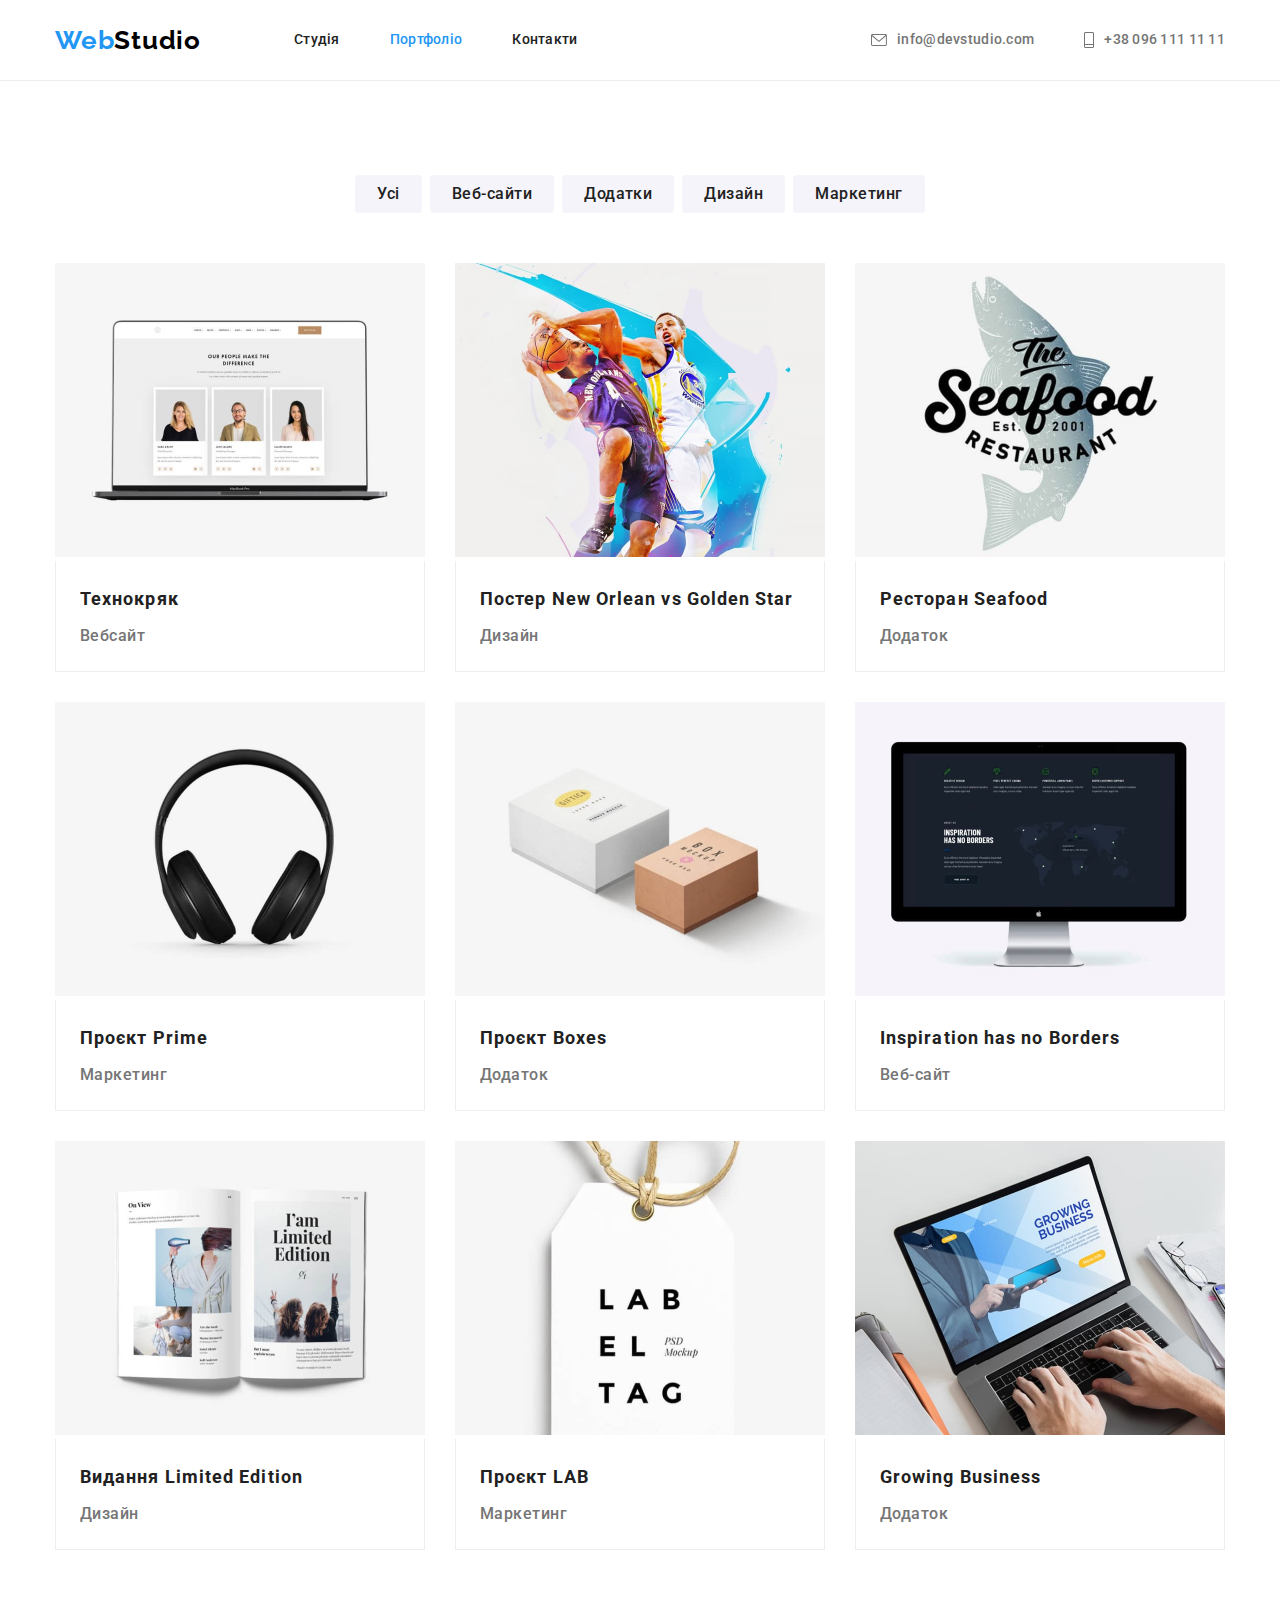
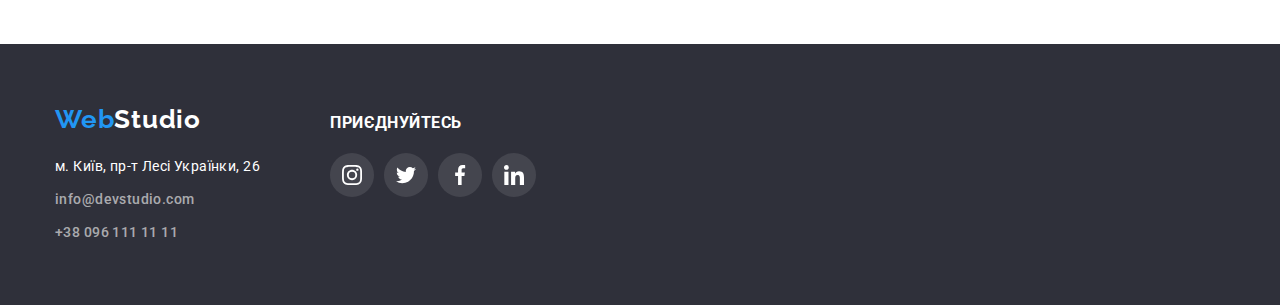
==== portfolio.html @ 6c2f73dc "Initial commit" ====
<!DOCTYPE html>
<html lang="uk">
  <head>
    <meta charset="UTF-8" />
    <meta http-equiv="X-UA-Compatible" content="IE=edge" />
    <meta name="viewport" content="width=device-width, initial-scale=1.0" />
    <title>Студія</title>
    <link rel="preconnect" href="https://fonts.googleapis.com" />
    <link rel="preconnect" href="https://fonts.gstatic.com" crossorigin />
    <link
      href="https://fonts.googleapis.com/css2?family=Raleway:wght@700&family=Roboto:wght@400;500;700;900&display=swap"
      rel="stylesheet"
    />
    <link
      rel="stylesheet"
      href="https://cdnjs.cloudflare.com/ajax/libs/modern-normalize/1.1.0/modern-normalize.min.css"
    />
    <link rel="stylesheet" href="scc/styles.css" />
  </head>
  <body>
    <!--Шапка сторінки-->

    <header class="header-list">
      <div class="container header-page">
        <div class="nav">
          <nav class="logo-page">
            <a class="logo link" href="./index.html"
              ><span class="color-web">Web</span
              ><span class="color-studio">Studio</span></a
            >
            <ul class="list">
              <li class="item">
                <a href="./index.html" class="link">Студія</a>
              </li>
              <li class="item">
                <a class="link current" href="./portfolio.html">Портфоліо</a>
              </li>
              <li class="item">
                <a href="./index.html" class="link">Контакти</a>
              </li>
            </ul>
          </nav>
        </div>
        <ul class="contacts list">
          <li class="item">
            <a class="link" href="mailto:info@devstudio.com"
              ><svg class="contacts-icon" width="16" height="12">
                <use href="./images/symbol-defs.svg#icon-letter"></use></svg
              >info@devstudio.com</a
            >
          </li>
          <li class="item">
            <a class="link" href="tel:+380961111111"
              ><svg class="contacts-icon" width="10" height="16">
                <use href="./images/symbol-defs.svg#icon-smartphone"></use></svg
              >+38 096 111 11 11</a
            >
          </li>
        </ul>
      </div>
    </header>

    <!--Герой-->

    <main>
      <section class="hero-portfolio">
        <div class="container">
          <h1 class="visually-hidden hero-title">Наші проєкти</h1>
          <ul class="buttons-page list">
            <li class="item">
              <button class="button-portfolio" type="button">Усі</button>
            </li>
            <li class="item">
              <button class="button-portfolio" type="button">Веб-сайти</button>
            </li>
            <li class="item">
              <button class="button-portfolio" type="button">Додатки</button>
            </li>
            <li class="item">
              <button class="button-portfolio" type="button">Дизайн</button>
            </li>
            <li class="item">
              <button class="button-portfolio" type="button">Маркетинг</button>
            </li>
          </ul>

          <!--Список проєктів-->

          <ul class="projects list">
            <li class="projects-item">
              <a class="projects-link link" href="" aria-label="Технокряк">
                <img
                  src="images/portfolio/tehnokriak.jpg"
                  alt="Технокряк"
                  width="370"
                  height="294"
                />
                <div class="projects-box">
                  <h2 class="projects-title">Технокряк</h2>
                  <p class="projects-text">Вебсайт</p>
                </div>
              </a>
            </li>
            <li class="projects-item">
              <a
                class="projects-link link"
                href=""
                aria-label="Постер New Orlean vs Golden Star"
              >
                <img
                  src="images/portfolio/poster.jpg"
                  alt="Постер"
                  width="370"
                  height="294"
                />
                <div class="projects-box">
                  <h2 class="projects-title">
                    Постер<span lang="en"> New Orlean vs Golden Star</span>
                  </h2>
                  <p class="projects-text">Дизайн</p>
                </div>
              </a>
            </li>
            <li class="projects-item">
              <a
                class="projects-link link"
                href=""
                aria-label="Ресторан Seafood"
              >
                <img
                  src="images/portfolio/restaurant.jpg"
                  alt="Ресторан"
                  width="370"
                  height="294"
                />
                <div class="projects-box">
                  <h2 class="projects-title">
                    Ресторан<span lang="en"> Seafood</span>
                  </h2>
                  <p class="projects-text">Додаток</p>
                </div>
              </a>
            </li>
            <li class="projects-item">
              <a class="projects-link link" href="" aria-label="Проєкт Prime">
                <img
                  src="images/portfolio/project-prime.jpg"
                  alt="Проєкт Прайм"
                  width="370"
                  height="294"
                />
                <div class="projects-box">
                  <h2 class="projects-title">
                    Проєкт<span lang="en"> Prime</span>
                  </h2>
                  <p class="projects-text" lang="en">Маркетинг</p>
                </div>
              </a>
            </li>
            <li class="projects-item">
              <a class="projects-link link" href="" aria-label="Проєкт Boxes">
                <img
                  src="images/portfolio/project-boxes.jpg"
                  alt="Проєкт Коробки"
                  width="370"
                  height="294"
                />
                <div class="projects-box">
                  <h2 class="projects-title">
                    Проєкт<span lang="en"> Boxes</span>
                  </h2>
                  <p class="projects-text">Додаток</p>
                </div>
              </a>
            </li>
            <li class="projects-item">
              <a
                class="projects-link link"
                href=""
                aria-label="Inspiration has no Borders"
              >
                <img
                  src="images/portfolio/inspiration.jpg"
                  alt="Натхнення"
                  width="370"
                  height="294"
                />
                <div class="projects-box">
                  <h2 class="projects-title" lang="en">
                    Inspiration has no Borders
                  </h2>
                  <p class="projects-text">Веб-сайт</p>
                </div>
              </a>
            </li>
            <li class="projects-item">
              <a
                class="projects-link link"
                href=""
                aria-label="Limited Edition"
              >
                <img
                  src="images/portfolio/edition.jpg"
                  alt="Видання"
                  width="370"
                  height="294"
                />
                <div class="projects-box">
                  <h2 class="projects-title">
                    Видання<span lang="en"> Limited Edition</span>
                  </h2>
                  <p class="projects-text">Дизайн</p>
                </div>
              </a>
            </li>
            <li class="projects-item">
              <a class="projects-link link" href="" aria-label="Проєкт LAB">
                <img
                  src="images/portfolio/project-lab.jpg"
                  alt="Проєкт LAB"
                  width="370"
                  height="294"
                />
                <div class="projects-box">
                  <h2 class="projects-title">
                    Проєкт<span lang="en"> LAB</span>
                  </h2>
                  <p class="projects-text">Маркетинг</p>
                </div>
              </a>
            </li>
            <li class="projects-item">
              <a
                class="projects-link link"
                href=""
                aria-label="Growing Business"
              >
                <img
                  src="images/portfolio/growing-business.jpg"
                  alt="Зростаючий бізнес"
                  width="370"
                  height="294"
                />
                <div class="projects-box">
                  <h2 class="projects-title" lang="en">Growing Business</h2>
                  <p class="projects-text">Додаток</p>
                </div>
              </a>
            </li>
          </ul>
        </div>
      </section>
    </main>

    <!--Підвал сторінки-->
    <footer class="footer-list">
      <div class="container">
        <div class="address-social-footer">
          <div class="footer">
            <a class="logo link" href="./index.html">
              <span class="color-web">Web</span
              ><span class="color-studio">Studio</span>
            </a>
            <address class="address-list">
              <ul class="list">
                <li class="item">
                  <a
                    class="address link"
                    href="https://goo.gl/maps/CPtrU1FHBa2aNyZL9"
                    target="_blank"
                    rel="noopener noreferrer nofollow"
                    >м. Київ, пр-т Лесі Українки, 26
                  </a>
                </li>
                <li class="item">
                  <a class="link-rgba link" href="mailto:info@devstudio.com"
                    >info@devstudio.com</a
                  >
                </li>
                <li class="item">
                  <a class="link-rgba link" href="tel:+380961111111"
                    >+38 096 111 11 11</a
                  >
                </li>
              </ul>
            </address>
          </div>

          <!-- Приєднуйтесь -->

          <div class="social-footer">
            <h3 class="title-social-footer">приєднуйтесь</h3>
            <ul class="list box-social-footer">
              <li>
                <a class="link-social-footer" href="" aria-label="Instagram">
                  <svg class="social-icon-footer">
                    <use href="./images/symbol-defs.svg#icon-instagram"></use>
                  </svg>
                </a>
              </li>
              <li>
                <a class="link-social-footer" href="" aria-label="Twitter">
                  <svg class="social-icon-footer">
                    <use href="./images/symbol-defs.svg#icon-twitter"></use>
                  </svg>
                </a>
              </li>
              <li>
                <a class="link-social-footer" href="" aria-label="Facebook">
                  <svg class="social-icon-footer">
                    <use href="./images/symbol-defs.svg#icon-facebook"></use>
                  </svg>
                </a>
              </li>
              <li>
                <a class="link-social-footer" href="" aria-label="Linkedin">
                  <svg class="social-icon-footer">
                    <use href="./images/symbol-defs.svg#icon-linkedin"></use>
                  </svg>
                </a>
              </li>
            </ul>
          </div>
        </div>
      </div>
    </footer>
  </body>
</html>
---- scc/styles.css ----
/* колір основного тексту #212121 */
/* колір додаткового тексту #757575 */
/* колір фону: #F5F5F5 */

.list {
  list-style: none;
}

.link {
  text-decoration: none;
}

.list {
  margin: 0;
  padding: 0;
}

:root {
  --primary-font-weight: 700;
  --second-font-weight: 500;
  --primary-white-color: #ffffff;
  --accent-color: #2196f3;
}

body {
  font-size: 14px;
  color: #212121;
  font-family: Roboto, sans-serif;
}

/* Шапка сторінки */

.header-list {
  background-color: var(--primary-white-color);
  border-bottom: 1px solid #ececec;
}

.container {
  margin-left: auto;
  margin-right: auto;
  width: 1200px;
  padding-left: 15px;
  padding-right: 15px;
}

/* Логотип студії */

.header-page {
  display: flex;
  align-items: center;
}

.logo {
  font-family: Raleway;
  font-weight: var(--primary-font-weight);
  font-size: 26px;
  line-height: 1.19;
  letter-spacing: 0.03em;
  padding-top: 24px;
  padding-bottom: 24px;
}

.logo-page {
  display: flex;
  align-items: center;
}

.color-web,
.item .active {
  color: var(--accent-color);
}

.color-studio {
  color: #000000;
}

.nav .list {
  display: flex;
  margin-left: 93px;
}

.nav .list .item:not(:last-child) {
  margin-right: 50px;
}

.item .link {
  display: block;
  padding-top: 32px;
  padding-bottom: 32px;
}

.list .link {
  font-weight: var(--second-font-weight);
  line-height: 1.14;
  letter-spacing: 0.02em;
  color: #212121;
  vertical-align: middle;
}

/* Контакти */

.contacts {
  display: flex;
  margin-left: auto;
}

.contacts .item + .item {
  margin-left: 50px;
}

.list .item .current {
  color: var(--accent-color);
}

.contacts-icon {
  margin-right: 10px;
  fill: currentColor;
  vertical-align: middle;
}

.contacts .link {
  font-weight: var(--second-font-weight);
  line-height: 1.14;
  letter-spacing: 0.02em;
  color: #757575;
}

.list .link:hover,
.list .link:focus {
  color: var(--accent-color);
}

.contacts-icon:hover {
  fill: currentColor;
}

/* Герой */

.hero {
  color: var(--primary-white-color);
  text-align: center;
}

.overlay {
  max-width: 1600px;
  height: 600px;
  margin-left: auto;
  margin-right: auto;
  background-image: linear-gradient(
      to right,
      rgba(47, 48, 58, 0.4),
      rgba(47, 48, 58, 0.4)
    ),
    url("../images/index/working.jpg");
  background-repeat: no-repeat;
  background-position: center;
  background-size: cover;
}

/* Герой портфоліо */

.hero-portfolio {
  background-color: var(--primary-white-color);
  padding-bottom: 94px;
  padding-top: 94px;
}

.hero-title {
  padding-top: 200px;
  margin-top: 0;
  font-weight: 900;
  font-size: 44px;
  line-height: 1.36;
  letter-spacing: 0.06em;
  text-transform: uppercase;
  text-align: center;
}

/* Кнопка головної */

.hero-button {
  padding: 10px 32px;
  border-radius: 4px;
  border: 0 solid transparent;
  background-color: var(--accent-color);
  color: var(--primary-white-color);
  font-family: inherit;
  font-weight: var(--primary-font-weight);
  font-size: 16px;
  line-height: 1.88;
  letter-spacing: 0.06em;
  box-shadow: 0px 4px 4px rgba(0, 0, 0, 0.15);
  cursor: pointer;
}

.hero-button:hover,
.hero-button:focus {
  color: var(--primary-white-color);
}

/* Кнопки портфоліо */

.buttons-page {
  display: flex;
  justify-content: center;
  margin-bottom: 50px;
}

.buttons-page .item:not(:last-child) {
  margin-right: 8px;
}

.button-portfolio {
  background-color: #f5f4fa;
  font-weight: var(--second-font-weight);
  padding: 6px 22px;
  border-radius: 4px;
  border: 0 solid transparent;
  font-size: 16px;
  line-height: 1.63;
  letter-spacing: 0.03em;
  color: #212121;
  font-family: inherit;
  cursor: pointer;
}

.button-portfolio .item:first-child {
  padding: 6px 25px;
}

.button-portfolio:hover,
.button-portfolio:focus {
  color: var(--primary-white-color);
  background-color: var(--accent-color);
  box-shadow: 0px 3px 1px rgba(0, 0, 0, 0.1), 0px 1px 2px rgba(0, 0, 0, 0.08),
    0px 2px 2px rgba(0, 0, 0, 0.12);
}

/* Приховати заголовок "Наші переваги" */

.visually-hidden {
  position: absolute;
  white-space: nowrap;
  width: 1px;
  height: 1px;
  overflow: hidden;
  border: 0;
  padding: 0;
  clip: rect(0 0 0 0);
  clip-path: inset(50%);
  margin: -1px;
}
/* Заголовки секцій */

.section-title {
  margin-top: 0;
  margin-bottom: 50px;
  font-weight: var(--primary-font-weight);
  font-size: 36px;
  line-height: 1.17;
  text-align: center;
  letter-spacing: 0.03em;
}

/* Список проєктів портофоліо */

.projects {
  display: flex;
  flex-wrap: wrap;
  gap: 30px;
}

.projects-item {
  width: 370px;
}

.projects-link {
  display: block;
}

.projects-link:hover,
.projects-link:focus,
.projects-link:active {
  box-shadow: 0px 1px 1px rgba(0, 0, 0, 0.12), 0px 4px 4px rgba(0, 0, 0, 0.06),
    1px 4px 6px rgba(0, 0, 0, 0.16);
}

.projects-box {
  padding: 20px 24px;
  border-right: 1px solid #eeeeee;
  border-bottom: 1px solid #eeeeee;
  border-left: 1px solid #eeeeee;
}

.projects-title {
  color: #212121;
  margin-top: 0;
  margin-bottom: 4px;
  font-weight: var(--primary-font-weight);
  font-size: 18px;
  line-height: 2;
  letter-spacing: 0.06em;
}

.projects-text {
  margin-top: 0;
  margin-bottom: 0;
  font-size: 16px;
  line-height: 1.88;
  letter-spacing: 0.03em;
  color: #757575;
}

/* Наші переваги */

.benefits {
  padding-top: 94px;
}

.benefits-set {
  display: flex;
}

.benefits-set .item {
  width: 270px;
}

.benefits-set .item:not(:last-child) {
  margin-right: 30px;
}

.benefits-title {
  margin-top: 30px;
  margin-bottom: 10px;
  font-weight: var(--primary-font-weight);
  font-size: 14px;
  line-height: 1.14;
  letter-spacing: 0.03em;
  text-transform: uppercase;
}

.box-benefits {
  display: flex;
  align-items: center;
  justify-content: center;
  width: 270px;
  height: 120px;
  left: 215px;
  top: 774px;

  background: #f5f4fa;
  border-radius: 4px;
}

.benefits-text {
  margin: 0;
  line-height: 1.71;
  letter-spacing: 0.03em;
  color: #757575;
}

/* Чим ми займаємося */

.activity {
  padding-top: 94px;
  padding-bottom: 94px;
}

.activity-set {
  display: flex;
  align-items: center;
}

.activity-set .item {
  width: 370px;
}

.activity-set .item:not(:last-child) {
  margin-right: 30px;
}

/* Наша команда */

.team {
  padding-top: 94px;
  padding-bottom: 94px;
  background-color: #f5f4fa;
}

.team-set {
  display: flex;
  align-items: center;
}

.team-set .item {
  background-color: #ffffff;
  width: 270px;
  box-shadow: 0px 1px 3px rgba(0, 0, 0, 0.12), 0px 1px 1px rgba(0, 0, 0, 0.14),
    0px 2px 1px rgba(0, 0, 0, 0.2);
  border-radius: 0px 0px 4px 4px;
}

.team-set .item:not(:last-child) {
  margin-right: 30px;
}

.box-name {
  padding-top: 30px;
}

.team-name {
  margin-top: 0;
  margin-bottom: 10px;
  font-weight: var(--second-font-weight);
  font-size: 16px;
  line-height: 1.19;
  letter-spacing: 0.03;
}

.team-profession {
  margin-top: 0;
  margin-bottom: 0;
  color: #757575;
  line-height: 1.19;
  letter-spacing: 0.03;
}

.team-name,
.team-profession {
  font-size: 16px;
  line-height: 1.19;
  letter-spacing: 0.03em;
  text-align: center;
}

.link-icon {
  display: flex;
  align-items: center;
  justify-content: center;
  gap: 10px;
}

.link-icon .items {
  margin-top: 16px;
  margin-bottom: 30px;
  gap: 10px;
}

.link-icon .link-color {
  display: flex;
  width: 44px;
  height: 44px;
  border-radius: 50%;
  justify-content: center;
  align-items: center;
}

.link-color:hover,
.link-color:focus,
.link-color:active {
  background-color: var(--accent-color);
}

.social-icon {
  width: 20px;
  height: 20px;
  fill: #afb1b8;
}

.link-color:hover > .social-icon,
.link-color:focus > .social-icon {
  fill: #ffffff;
}

/* <!--Постійні клієнти--> */

.clients {
  padding-top: 94px;
  padding-bottom: 94px;
}

.clients-set {
  display: flex;
  gap: 30px;
}

.clients-set .item {
  width: 170px;
  height: 92px;
}

.clients-link {
  display: flex;
  justify-content: center;
  align-items: center;
  width: 100%;
  height: 100%;
  border: 1px solid #afb1b8;
  border-radius: 4px;
}

.clients-link:hover .clients-icon,
.clients-link:focus .clients-icon,
.clients-link:active {
  fill: var(--accent-color);
}

.clients-link:hover,
.clients-link:focus {
  border: 1px solid var(--accent-color);
}

.clients-icon {
  width: 106px;
  height: 60px;
  fill: #afb1b8;
}

/* Підвал сторінки */

.footer-list {
  padding-top: 60px;
  padding-bottom: 60px;
  background-color: #2f303a;
}

.address-social-footer {
  align-items: baseline;
  display: flex;
}

.footer {
  display: inline-block;
}

.footer .logo {
  display: block;
  margin-bottom: 20px;
  padding-top: 0;
  padding-bottom: 0;
}

.footer-list .color-studio,
.footer-list .address {
  color: var(--primary-white-color);
}

.address-list .address {
  padding-top: 0;
  padding-bottom: 0;
  font-weight: normal;
  font-style: normal;
  line-height: 1.71;
  letter-spacing: 0.03em;
}

.address-list .item {
  font-weight: normal;
}

.address-list .item:not(:last-child) {
  margin-bottom: 9px;
}

.footer-list .link:hover,
.footer-list .link:focus {
  color: var(--primary-white-color);
}

.footer-list .link-rgba {
  padding-top: 0;
  padding-bottom: 0;
  font-style: normal;
  line-height: 1.71;
  letter-spacing: 0.03em;
  color: rgba(255, 255, 255, 0.6);
}

/* Приєднуйтесь */

.social-footer {
  margin-left: 70px;
}

.title-social-footer {
  margin-top: 0;
  margin-bottom: 20px;
  font-style: normal;
  font-weight: var(--primary-font-weight);
  line-height: 1.14;
  letter-spacing: 0.03em;
  text-transform: uppercase;

  color: var(--primary-white-color);
}

.box-social-footer {
  display: flex;
  gap: 10px;
}

.link-social-footer {
  align-items: center;
  justify-content: center;
  display: flex;
  width: 44px;
  height: 44px;
  border-radius: 50%;

  background: rgba(255, 255, 255, 0.1);
}

.link-social-footer:hover,
.link-social-footer:focus,
.link-social-footer:active {
  background-color: var(--accent-color);
}

.social-icon-footer {
  width: 20px;
  height: 20px;
  fill: #ffffff;
}
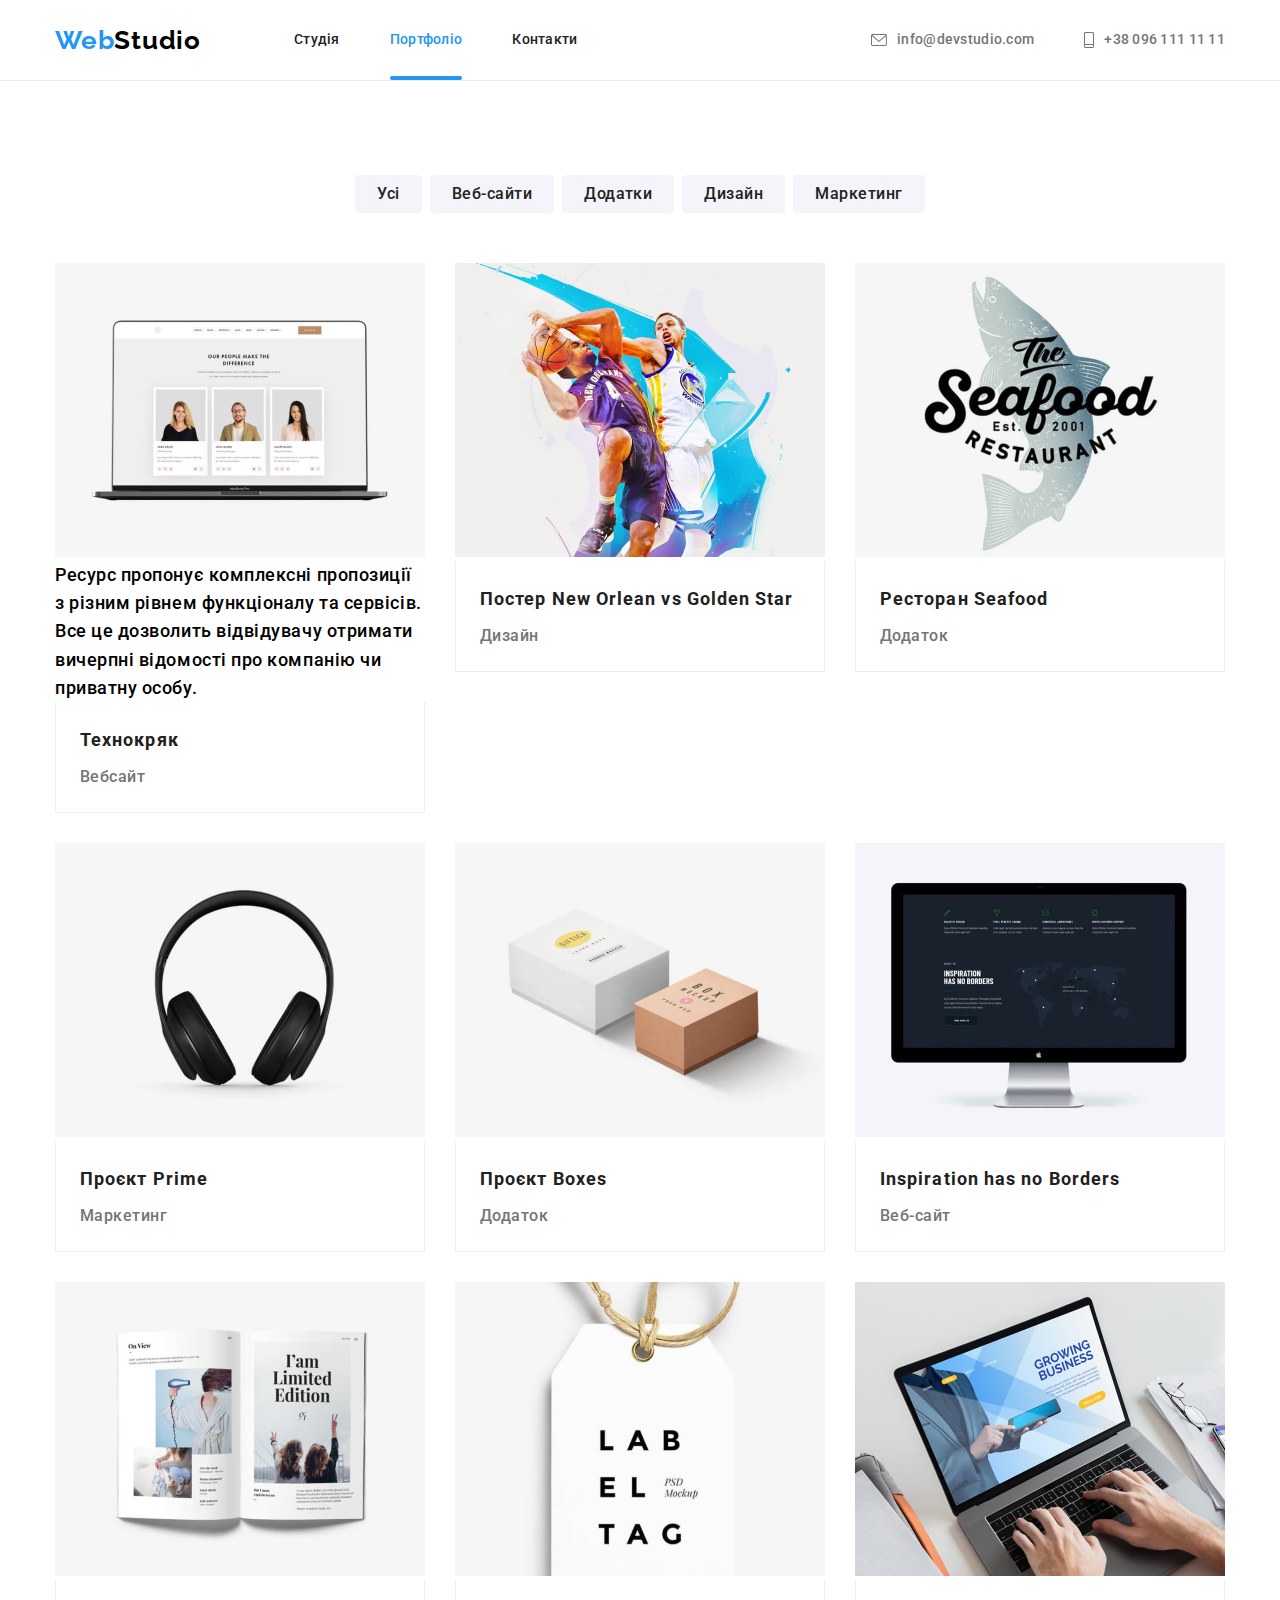
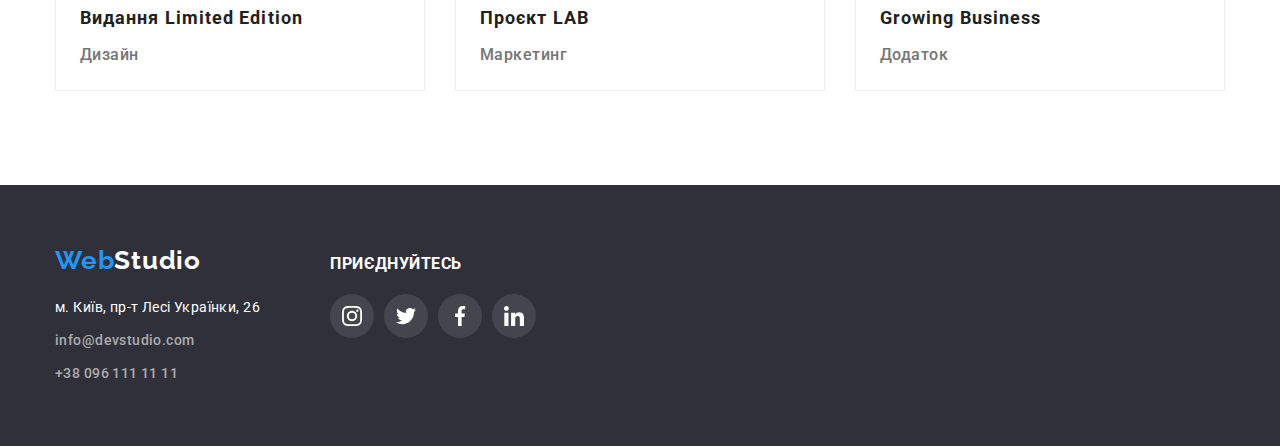
==== commit f2fef10d: "hw-05-21-10" ====
--- a/portfolio.html
+++ b/portfolio.html
@@ -89,12 +89,22 @@
           <ul class="projects list">
             <li class="projects-item">
               <a class="projects-link link" href="" aria-label="Технокряк">
-                <img
-                  src="images/portfolio/tehnokriak.jpg"
-                  alt="Технокряк"
-                  width="370"
-                  height="294"
-                />
+                <div class="projects-img">
+                  <img
+                    src="images/portfolio/tehnokriak.jpg"
+                    alt="Технокряк"
+                    width="370"
+                    height="294"
+                  />
+                </div>
+                <div class="projects-description">
+                  <p class="description-text">
+                    Ресурс пропонує комплексні пропозиції з різним рівнем
+                    функціоналу та сервісів. Все це дозволить відвідувачу
+                    отримати вичерпні відомості про компанію чи приватну особу.
+                  </p>
+                </div>
+
                 <div class="projects-box">
                   <h2 class="projects-title">Технокряк</h2>
                   <p class="projects-text">Вебсайт</p>
--- a/scc/styles.css
+++ b/scc/styles.css
@@ -90,11 +90,29 @@
 }
 
 .list .link {
+  position: relative;
+
   font-weight: var(--second-font-weight);
   line-height: 1.14;
   letter-spacing: 0.02em;
   color: #212121;
   vertical-align: middle;
+
+  transition: color 250ms cubic-bezier(0.4, 0, 0.2, 1);
+}
+
+.current::after {
+  content: "";
+  position: absolute;
+  left: 0;
+  bottom: 0;
+
+  display: block;
+  width: 100%;
+  height: 4px;
+
+  background-color: var(--accent-color);
+  border-radius: 2px;
 }
 
 /* Контакти */
@@ -123,6 +141,8 @@
   line-height: 1.14;
   letter-spacing: 0.02em;
   color: #757575;
+
+  transition: color 250ms cubic-bezier(0.4, 0, 0.2, 1);
 }
 
 .list .link:hover,
@@ -191,6 +211,8 @@
   letter-spacing: 0.06em;
   box-shadow: 0px 4px 4px rgba(0, 0, 0, 0.15);
   cursor: pointer;
+
+  /* transition: background-color 250ms cubic-bezier(0.4, 0, 0.2, 1); */
 }
 
 .hero-button:hover,
@@ -222,6 +244,9 @@
   color: #212121;
   font-family: inherit;
   cursor: pointer;
+
+  transition: background-color 250ms cubic-bezier(0.4, 0, 0.2, 1),
+    color 250ms cubic-bezier(0.4, 0, 0.2, 1);
 }
 
 .button-portfolio .item:first-child {
@@ -276,6 +301,8 @@
 
 .projects-link {
   display: block;
+
+  transition: box-shadow 2500ms cubic-bezier(0.4, 0, 0.2, 1);
 }
 
 .projects-link:hover,
@@ -283,6 +310,33 @@
 .projects-link:active {
   box-shadow: 0px 1px 1px rgba(0, 0, 0, 0.12), 0px 4px 4px rgba(0, 0, 0, 0.06),
     1px 4px 6px rgba(0, 0, 0, 0.16);
+}
+
+.projects-img {
+  position: relative;
+  /* width: 370px;
+  height: 294px; */
+}
+
+.projects-description::after {
+  content: "";
+  display: inline-block;
+  position: absolute;
+  top: 0;
+  left: 0;
+  width: 100%;
+  height: 100%;
+  /* background-color: rgba(33, 150, 243, 0.9); */
+}
+
+.description-text {
+  margin-top: 0;
+  margin-bottom: 0;
+  font-size: 18px;
+  line-height: 1.56;
+  letter-spacing: 0.03em;
+  color: #000000;
+  /* color: var(--primary-white-color); */
 }
 
 .projects-box {
@@ -372,11 +426,37 @@
 }
 
 .activity-set .item {
+  position: relative;
   width: 370px;
+  height: 294px;
 }
 
 .activity-set .item:not(:last-child) {
   margin-right: 30px;
+}
+
+.activity-applications {
+  position: absolute;
+  width: 100%;
+  height: 70px;
+  left: 0;
+  bottom: 0;
+  background-color: rgba(47, 48, 58, 0.8);
+}
+
+.applications-title {
+  margin-top: 0;
+  margin-bottom: 0;
+  padding-top: 27px;
+  padding-bottom: 27px;
+  font-weight: var(--primary-font-weight);
+  font-size: 14px;
+  line-height: 1.14;
+  text-align: center;
+  letter-spacing: 0.03em;
+  text-transform: uppercase;
+
+  color: var(--primary-white-color);
 }
 
 /* Наша команда */
@@ -453,6 +533,9 @@
   border-radius: 50%;
   justify-content: center;
   align-items: center;
+  background-color: var(--primary-white-color);
+
+  transition: background-color 250ms cubic-bezier(0.4, 0, 0.2, 1);
 }
 
 .link-color:hover,
@@ -465,6 +548,8 @@
   width: 20px;
   height: 20px;
   fill: #afb1b8;
+
+  transition: fill 250ms cubic-bezier(0.4, 0, 0.2, 1);
 }
 
 .link-color:hover > .social-icon,
@@ -497,6 +582,8 @@
   height: 100%;
   border: 1px solid #afb1b8;
   border-radius: 4px;
+
+  transition: border 250ms cubic-bezier(0.4, 0, 0.2, 1);
 }
 
 .clients-link:hover .clients-icon,
@@ -514,6 +601,8 @@
   width: 106px;
   height: 60px;
   fill: #afb1b8;
+
+  transition: fill 250ms cubic-bezier(0.4, 0, 0.2, 1);
 }
 
 /* Підвал сторінки */
@@ -574,6 +663,8 @@
   line-height: 1.71;
   letter-spacing: 0.03em;
   color: rgba(255, 255, 255, 0.6);
+
+  transition: color 250ms cubic-bezier(0.4, 0, 0.2, 1);
 }
 
 /* Приєднуйтесь */
@@ -607,7 +698,9 @@
   height: 44px;
   border-radius: 50%;
 
-  background: rgba(255, 255, 255, 0.1);
+  background-color: rgba(255, 255, 255, 0.1);
+
+  transition: background-color 250ms cubic-bezier(0.4, 0, 0.2, 1);
 }
 
 .link-social-footer:hover,
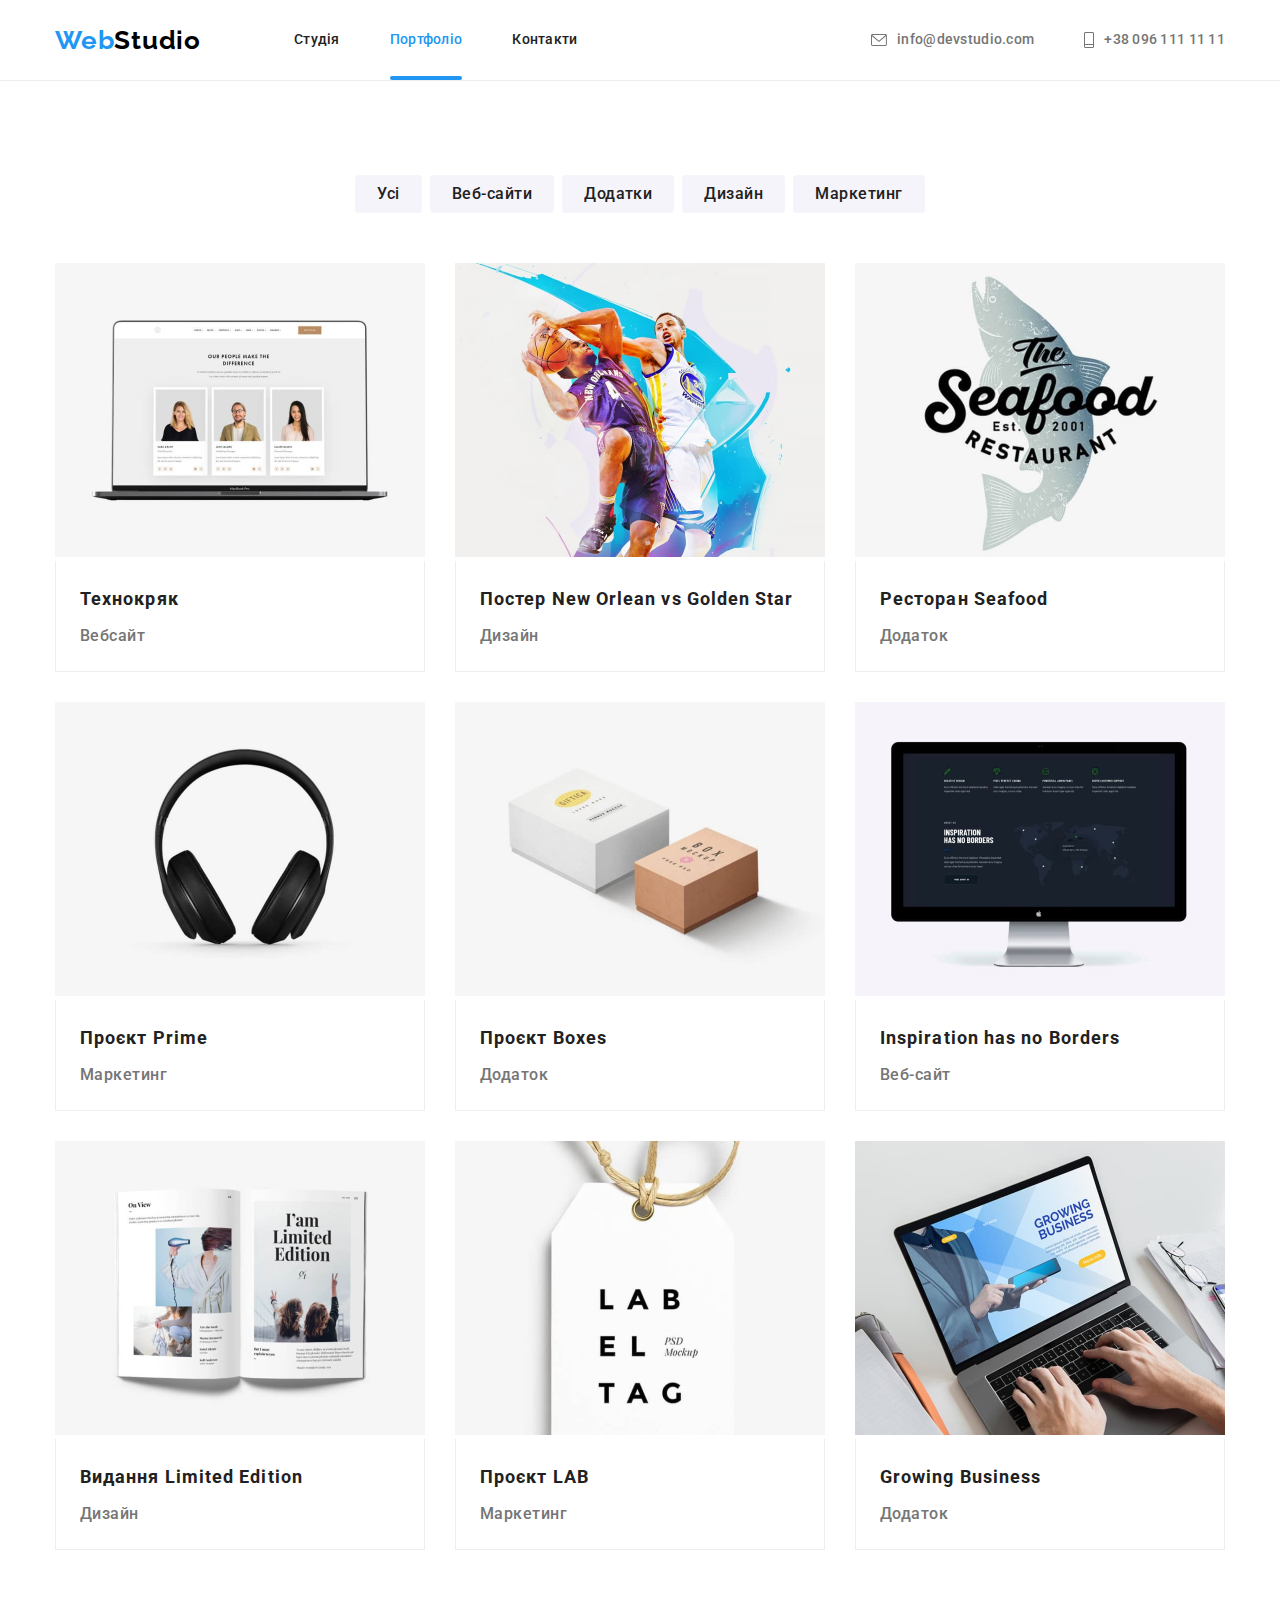
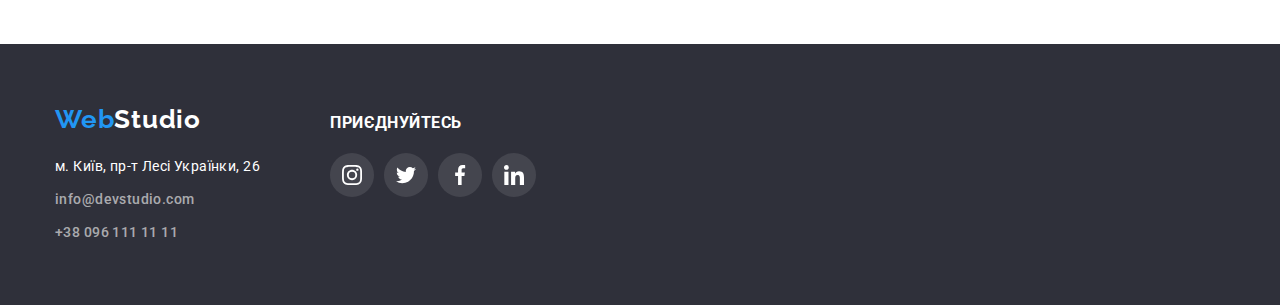
==== commit e13c6c65: "hw-05-22-10" ====
--- a/portfolio.html
+++ b/portfolio.html
@@ -96,13 +96,16 @@
                     width="370"
                     height="294"
                   />
-                </div>
-                <div class="projects-description">
-                  <p class="description-text">
-                    Ресурс пропонує комплексні пропозиції з різним рівнем
-                    функціоналу та сервісів. Все це дозволить відвідувачу
-                    отримати вичерпні відомості про компанію чи приватну особу.
-                  </p>
+                  <div class="projects-overlay">
+                    <div class="projects-description">
+                      <p class="description-text">
+                        Ресурс пропонує комплексні пропозиції з різним рівнем
+                        функціоналу та сервісів. Все це дозволить відвідувачу
+                        отримати вичерпні відомості про компанію чи приватну
+                        особу.
+                      </p>
+                    </div>
+                  </div>
                 </div>
 
                 <div class="projects-box">
--- a/scc/styles.css
+++ b/scc/styles.css
@@ -312,31 +312,43 @@
     1px 4px 6px rgba(0, 0, 0, 0.16);
 }
 
+.projects-img:hover::after {
+  opacity: 1;
+}
+
 .projects-img {
   position: relative;
+  overflow: hidden;
   /* width: 370px;
   height: 294px; */
 }
 
-.projects-description::after {
-  content: "";
-  display: inline-block;
+.projects-overlay {
   position: absolute;
   top: 0;
   left: 0;
   width: 100%;
   height: 100%;
-  /* background-color: rgba(33, 150, 243, 0.9); */
-}
-
-.description-text {
+  background-color: rgba(33, 150, 243, 0.9);
+
+  transform: translateY(-100);
+  opacity: 0;
+}
+
+.projects:hover .projects-overlay {
+  transform: scale(1);
+  opacity: 1;
+}
+
+.projects-description .description-text {
+  padding: 63px 24px;
+  font-weight: normal;
   margin-top: 0;
   margin-bottom: 0;
   font-size: 18px;
   line-height: 1.56;
   letter-spacing: 0.03em;
-  color: #000000;
-  /* color: var(--primary-white-color); */
+  color: var(--primary-white-color);
 }
 
 .projects-box {
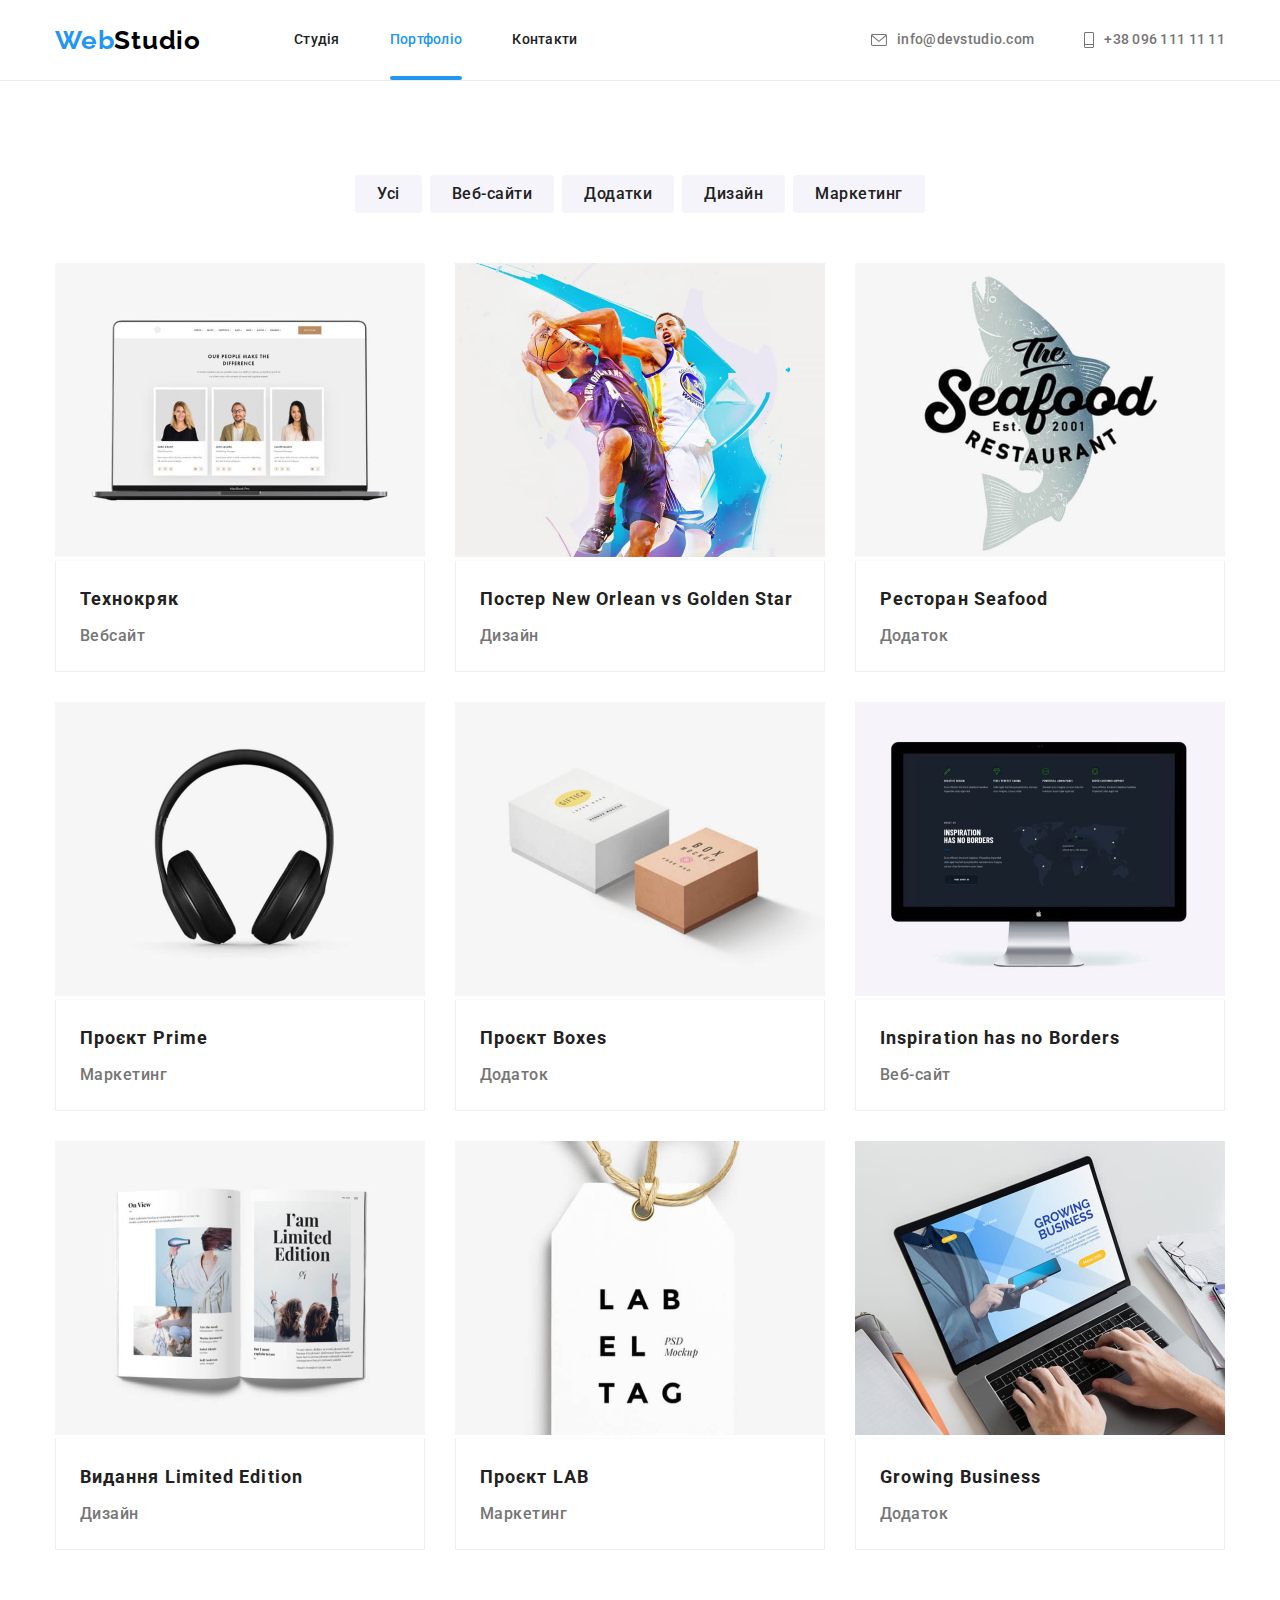
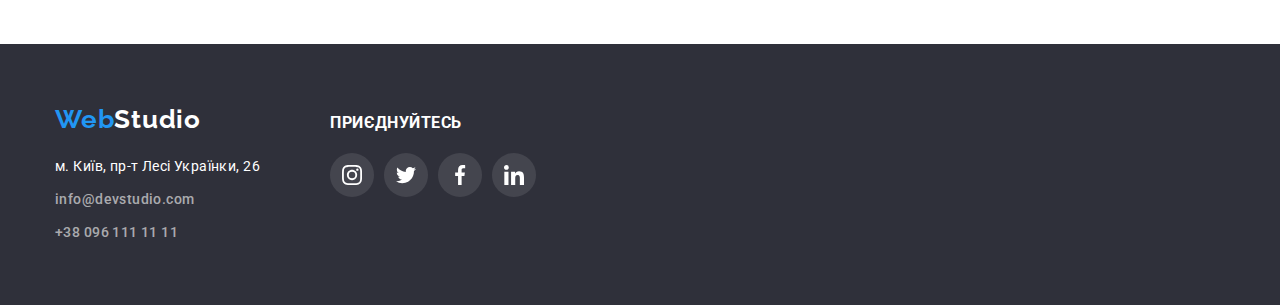
==== commit 2dfd2312: "hw-05-23-10" ====
--- a/portfolio.html
+++ b/portfolio.html
@@ -107,7 +107,6 @@
                     </div>
                   </div>
                 </div>
-
                 <div class="projects-box">
                   <h2 class="projects-title">Технокряк</h2>
                   <p class="projects-text">Вебсайт</p>
@@ -120,12 +119,24 @@
                 href=""
                 aria-label="Постер New Orlean vs Golden Star"
               >
-                <img
-                  src="images/portfolio/poster.jpg"
-                  alt="Постер"
-                  width="370"
-                  height="294"
-                />
+                <div class="projects-img">
+                  <img
+                    src="images/portfolio/poster.jpg"
+                    alt="Постер"
+                    width="370"
+                    height="294"
+                  />
+                  <div class="projects-overlay">
+                    <div class="projects-description">
+                      <p class="description-text">
+                        Ресурс пропонує комплексні пропозиції з різним рівнем
+                        функціоналу та сервісів. Все це дозволить відвідувачу
+                        отримати вичерпні відомості про компанію чи приватну
+                        особу.
+                      </p>
+                    </div>
+                  </div>
+                </div>
                 <div class="projects-box">
                   <h2 class="projects-title">
                     Постер<span lang="en"> New Orlean vs Golden Star</span>
@@ -140,12 +151,24 @@
                 href=""
                 aria-label="Ресторан Seafood"
               >
-                <img
-                  src="images/portfolio/restaurant.jpg"
-                  alt="Ресторан"
-                  width="370"
-                  height="294"
-                />
+                <div class="projects-img">
+                  <img
+                    src="images/portfolio/restaurant.jpg"
+                    alt="Ресторан"
+                    width="370"
+                    height="294"
+                  />
+                  <div class="projects-overlay">
+                    <div class="projects-description">
+                      <p class="description-text">
+                        Ресурс пропонує комплексні пропозиції з різним рівнем
+                        функціоналу та сервісів. Все це дозволить відвідувачу
+                        отримати вичерпні відомості про компанію чи приватну
+                        особу.
+                      </p>
+                    </div>
+                  </div>
+                </div>
                 <div class="projects-box">
                   <h2 class="projects-title">
                     Ресторан<span lang="en"> Seafood</span>
@@ -156,12 +179,24 @@
             </li>
             <li class="projects-item">
               <a class="projects-link link" href="" aria-label="Проєкт Prime">
-                <img
-                  src="images/portfolio/project-prime.jpg"
-                  alt="Проєкт Прайм"
-                  width="370"
-                  height="294"
-                />
+                <div class="projects-img">
+                  <img
+                    src="images/portfolio/project-prime.jpg"
+                    alt="Проєкт Прайм"
+                    width="370"
+                    height="294"
+                  />
+                  <div class="projects-overlay">
+                    <div class="projects-description">
+                      <p class="description-text">
+                        Ресурс пропонує комплексні пропозиції з різним рівнем
+                        функціоналу та сервісів. Все це дозволить відвідувачу
+                        отримати вичерпні відомості про компанію чи приватну
+                        особу.
+                      </p>
+                    </div>
+                  </div>
+                </div>
                 <div class="projects-box">
                   <h2 class="projects-title">
                     Проєкт<span lang="en"> Prime</span>
@@ -172,12 +207,24 @@
             </li>
             <li class="projects-item">
               <a class="projects-link link" href="" aria-label="Проєкт Boxes">
-                <img
-                  src="images/portfolio/project-boxes.jpg"
-                  alt="Проєкт Коробки"
-                  width="370"
-                  height="294"
-                />
+                <div class="projects-img">
+                  <img
+                    src="images/portfolio/project-boxes.jpg"
+                    alt="Проєкт Коробки"
+                    width="370"
+                    height="294"
+                  />
+                  <div class="projects-overlay">
+                    <div class="projects-description">
+                      <p class="description-text">
+                        Ресурс пропонує комплексні пропозиції з різним рівнем
+                        функціоналу та сервісів. Все це дозволить відвідувачу
+                        отримати вичерпні відомості про компанію чи приватну
+                        особу.
+                      </p>
+                    </div>
+                  </div>
+                </div>
                 <div class="projects-box">
                   <h2 class="projects-title">
                     Проєкт<span lang="en"> Boxes</span>
@@ -192,12 +239,24 @@
                 href=""
                 aria-label="Inspiration has no Borders"
               >
-                <img
-                  src="images/portfolio/inspiration.jpg"
-                  alt="Натхнення"
-                  width="370"
-                  height="294"
-                />
+                <div class="projects-img">
+                  <img
+                    src="images/portfolio/inspiration.jpg"
+                    alt="Натхнення"
+                    width="370"
+                    height="294"
+                  />
+                  <div class="projects-overlay">
+                    <div class="projects-description">
+                      <p class="description-text">
+                        Ресурс пропонує комплексні пропозиції з різним рівнем
+                        функціоналу та сервісів. Все це дозволить відвідувачу
+                        отримати вичерпні відомості про компанію чи приватну
+                        особу.
+                      </p>
+                    </div>
+                  </div>
+                </div>
                 <div class="projects-box">
                   <h2 class="projects-title" lang="en">
                     Inspiration has no Borders
@@ -212,12 +271,24 @@
                 href=""
                 aria-label="Limited Edition"
               >
-                <img
-                  src="images/portfolio/edition.jpg"
-                  alt="Видання"
-                  width="370"
-                  height="294"
-                />
+                <div class="projects-img">
+                  <img
+                    src="images/portfolio/edition.jpg"
+                    alt="Видання"
+                    width="370"
+                    height="294"
+                  />
+                  <div class="projects-overlay">
+                    <div class="projects-description">
+                      <p class="description-text">
+                        Ресурс пропонує комплексні пропозиції з різним рівнем
+                        функціоналу та сервісів. Все це дозволить відвідувачу
+                        отримати вичерпні відомості про компанію чи приватну
+                        особу.
+                      </p>
+                    </div>
+                  </div>
+                </div>
                 <div class="projects-box">
                   <h2 class="projects-title">
                     Видання<span lang="en"> Limited Edition</span>
@@ -228,12 +299,24 @@
             </li>
             <li class="projects-item">
               <a class="projects-link link" href="" aria-label="Проєкт LAB">
-                <img
-                  src="images/portfolio/project-lab.jpg"
-                  alt="Проєкт LAB"
-                  width="370"
-                  height="294"
-                />
+                <div class="projects-img">
+                  <img
+                    src="images/portfolio/project-lab.jpg"
+                    alt="Проєкт LAB"
+                    width="370"
+                    height="294"
+                  />
+                  <div class="projects-overlay">
+                    <div class="projects-description">
+                      <p class="description-text">
+                        Ресурс пропонує комплексні пропозиції з різним рівнем
+                        функціоналу та сервісів. Все це дозволить відвідувачу
+                        отримати вичерпні відомості про компанію чи приватну
+                        особу.
+                      </p>
+                    </div>
+                  </div>
+                </div>
                 <div class="projects-box">
                   <h2 class="projects-title">
                     Проєкт<span lang="en"> LAB</span>
@@ -248,12 +331,24 @@
                 href=""
                 aria-label="Growing Business"
               >
-                <img
-                  src="images/portfolio/growing-business.jpg"
-                  alt="Зростаючий бізнес"
-                  width="370"
-                  height="294"
-                />
+                <div class="projects-img">
+                  <img
+                    src="images/portfolio/growing-business.jpg"
+                    alt="Зростаючий бізнес"
+                    width="370"
+                    height="294"
+                  />
+                  <div class="projects-overlay">
+                    <div class="projects-description">
+                      <p class="description-text">
+                        Ресурс пропонує комплексні пропозиції з різним рівнем
+                        функціоналу та сервісів. Все це дозволить відвідувачу
+                        отримати вичерпні відомості про компанію чи приватну
+                        особу.
+                      </p>
+                    </div>
+                  </div>
+                </div>
                 <div class="projects-box">
                   <h2 class="projects-title" lang="en">Growing Business</h2>
                   <p class="projects-text">Додаток</p>
--- a/scc/styles.css
+++ b/scc/styles.css
@@ -319,8 +319,6 @@
 .projects-img {
   position: relative;
   overflow: hidden;
-  /* width: 370px;
-  height: 294px; */
 }
 
 .projects-overlay {
@@ -330,14 +328,13 @@
   width: 100%;
   height: 100%;
   background-color: rgba(33, 150, 243, 0.9);
-
-  transform: translateY(-100);
-  opacity: 0;
-}
-
-.projects:hover .projects-overlay {
+  transform: translateY(100%);
+
+  transition: transform 250ms cubic-bezier(0.4, 0, 0.2, 1);
+}
+
+.projects-img:hover .projects-overlay {
   transform: scale(1);
-  opacity: 1;
 }
 
 .projects-description .description-text {
@@ -726,3 +723,52 @@
   height: 20px;
   fill: #ffffff;
 }
+
+/* Модальне вікно */
+
+.backdrop {
+  position: fixed;
+  top: 0;
+  left: 0;
+  width: 100%;
+  height: 100%;
+  background-color: rgba(255, 255, 255, 1);
+
+  opacity: 1;
+  transition: opacity 250ms cubic-bezier(0.4, 0, 0.2, 1);
+}
+
+.backdrop.is-hidden {
+  opacity: 0;
+  pointer-events: none;
+}
+
+.backdrop.is-hidden .modal {
+  transform: translate(-50%, -50%) scale(0.9);
+}
+
+.modal {
+  position: absolute;
+  top: 50%;
+  left: 50%;
+
+  min-width: 528px;
+  min-height: 581px;
+  background-color: var(--primary-white-color);
+
+  box-shadow: 0px 1px 3px rgba(0, 0, 0, 0.12), 0px 1px 1px rgba(0, 0, 0, 0.14),
+    0px 2px 1px rgba(0, 0, 0, 0.2);
+  border-radius: 4px;
+
+  transform: translate(-50%, -50%) scale(1);
+  transition: transform 250ms cubic-bezier(0.4, 0, 0.2, 1);
+}
+
+.button-modal {
+  display: inline-flex;
+  align-items: center;
+  width: 30px;
+  height: 30px;
+  background: var(--primary-white-color);
+  border: 1px solid rgba(0, 0, 0, 0.1);
+}
